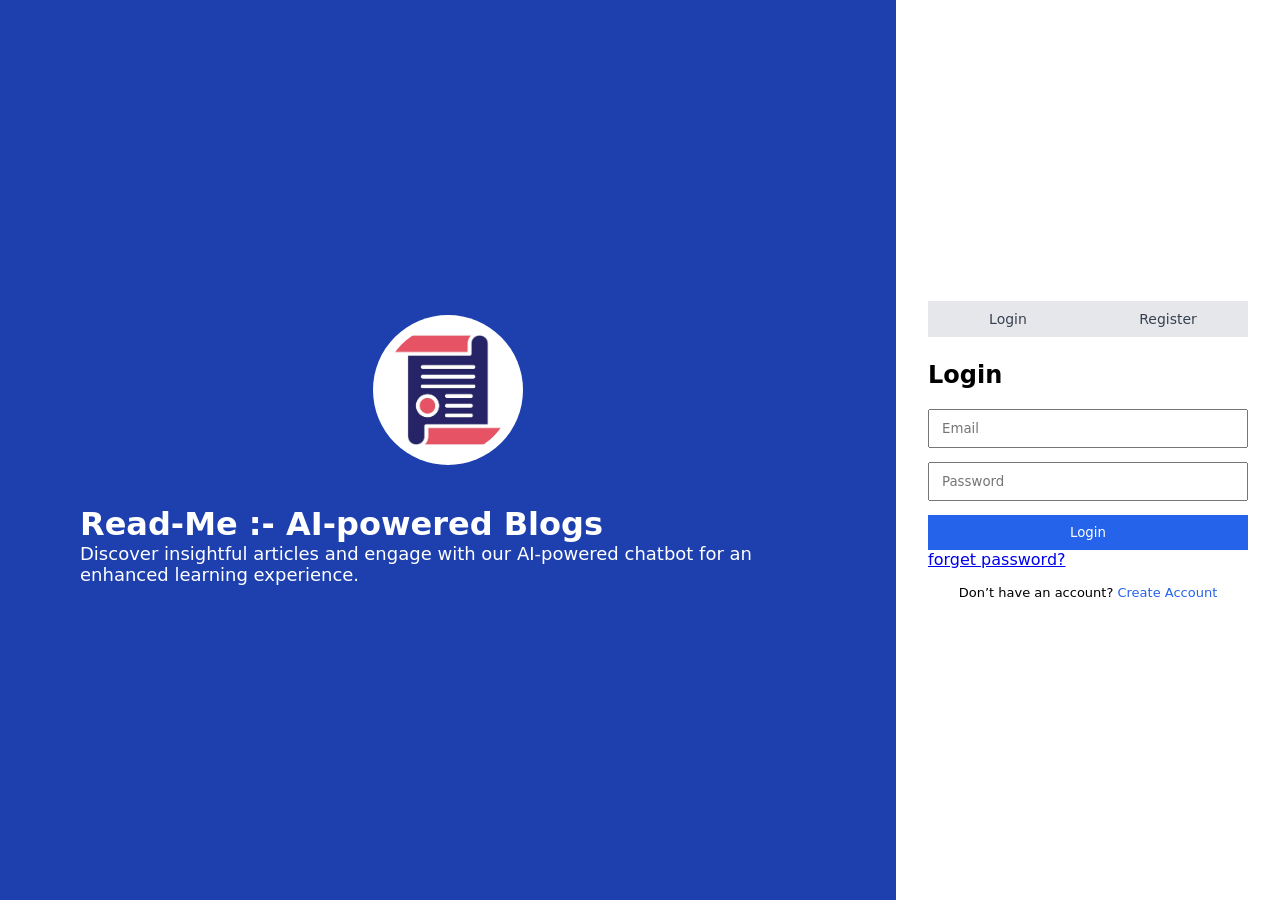
==== 02_html_css/index.html @ efc74eef "sql queries added" ====
<!DOCTYPE html>
<html lang="en">
<head>
  <meta charset="UTF-8" />
  <title>Auth Page</title>
  <link rel="stylesheet" href="styles.css" />
</head>
<body>

<div class="container">

  <div class="left">
    <div class="brand">
      <div class="logo-outerdiv">
        <img src="/public/articlenew.jpg" class="logo"></img>
      </div>
      <h1>Read-Me :- AI-powered Blogs</h1>
      <p>
        Discover insightful articles and engage with our AI-powered chatbot for an enhanced learning experience.
      </p>
    </div>
  </div>

  
  <div class="right">
    <div class="auth-card">

      <input class="radiobuttons" type="radio" name="auth" id="login-toggle" checked>
      <input class="radiobuttons" type="radio" name="auth" id="register-toggle">

      <div class="toggle">
        <label for="login-toggle" class="tab">Login</label>
        <label for="register-toggle" class="tab">Register</label>
      </div>

      <form class="form login-form" action="#login">
        <h2>Login</h2>

        <input type="email" placeholder="Email" required />
        <input type="password" placeholder="Password" required />

        <button class="submit" type="submit">Login</button>
        <a class="" href="#forget">
          forget password?
        </a>
        <p class="switch">
          Don’t have an account?
          <label for="register-toggle">Create Account</label>
        </p>
      </form>

      <form class="form register-form" action="#register">
        <h2>Register</h2>

        <input type="text" placeholder="Full Name" required />
        <input type="email" placeholder="Email" required />
        <input type="password" placeholder="Password" required />

        <button class="submit" type="submit">Register</button>
        <p class="switch">
          Already have an account?
          <label for="login-toggle">Login</label>
        </p>
      </form>

    </div>
  </div>

</div>

</body>
</html>
---- 02_html_css/styles.css ----
* {
  margin: 0;
  padding: 0;
  box-sizing: border-box;
  font-family: system-ui, sans-serif;
}

body {
  height: 100vh;
  background: #f4f6f8;
}

.container {
  display: flex;
  height: 100%;
}

.left {
  width: 70%;
  background: #1e40af;
  color: white;
  display: flex;
  align-items: center;
  padding: 80px;
}



.logo {
  height: 150px;
  width: 150px;
  border-radius: 100%;
  background: white;
  color: #1e40af;
  display: flex;
  align-items: center;
  justify-content: center;
  font-weight: bold;
  margin-bottom: 40px;
  padding: 10px;
}
.logo-outerdiv{
    display: flex;
  align-items: center;
  justify-content: center;
}
.brand p {
  font-size: 18px;
 
}

.right {
  width: 30%;
  background: white;
  display: flex;
  align-items: center;
  justify-content: center;
}

.auth-card {
  width: 100%;
  max-width: 320px;
}

.radiobuttons {
  display: none;
}

.toggle {
  display: flex;
  background: #e5e7eb;
  margin-bottom: 24px;
}

.tab {
  flex: 1;
  padding: 10px;
  text-align: center;
  font-size: 14px;
  cursor: pointer;
  color: #374151;
}



.form {
  display: none;
}

#login-toggle:checked ~ .login-form {
  display: block;
}

#register-toggle:checked ~ .register-form {
  display: block;
}

.form h2 {
  margin-bottom: 20px;
}

.form input {
  width: 100%;
  padding: 10px 12px;
  margin-bottom: 14px;
}


.submit {
  width: 100%;
  padding: 10px;
  background: #2563eb;
  border: none;
  color: white;
}


.switch {
  margin-top: 16px;
  font-size: 13px;
  text-align: center;
}

.switch label {
  color: #2563eb;
  cursor: pointer;
}
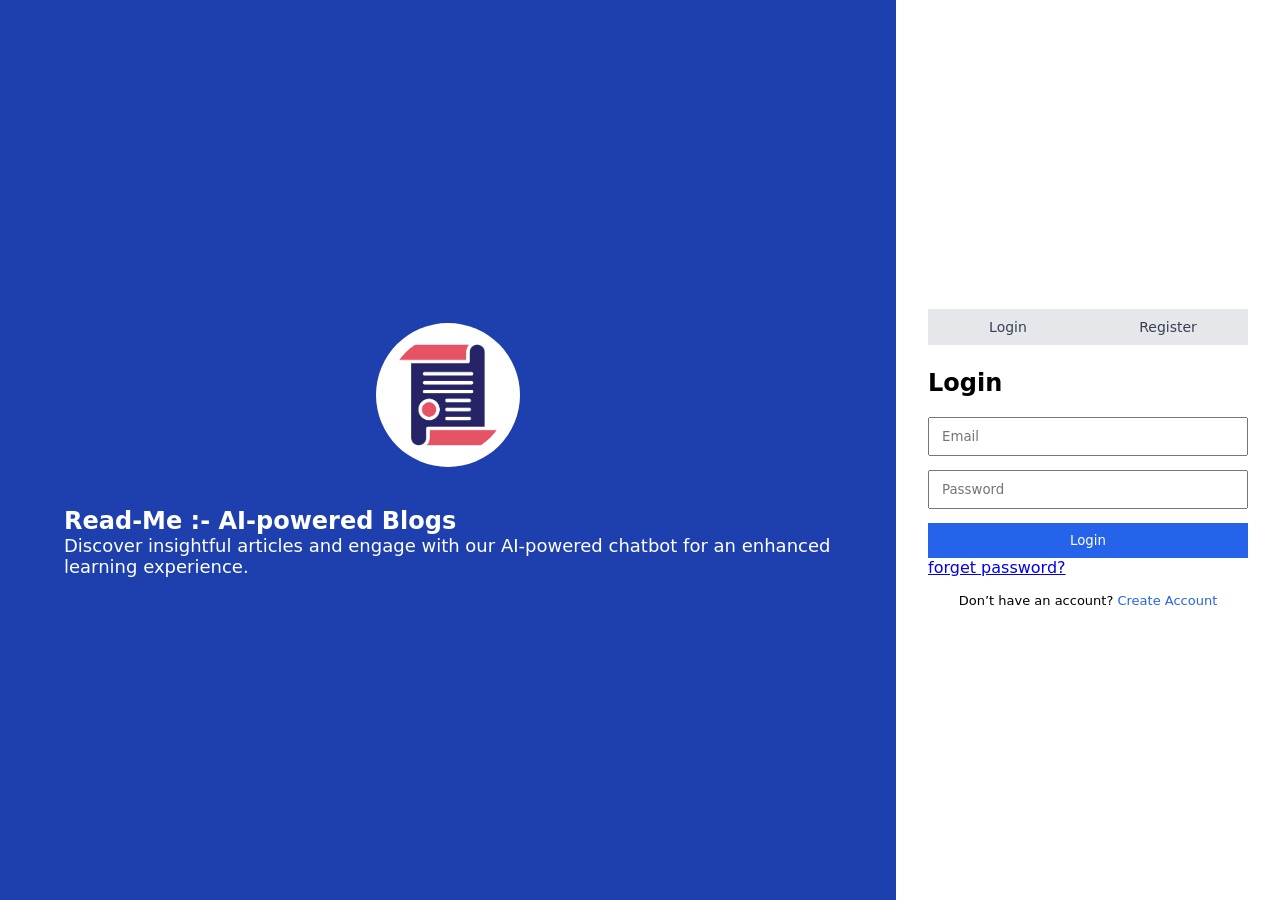
==== commit 23216d5c: "added  sql js exercism taks" ====
--- a/02_html_css/index.html
+++ b/02_html_css/index.html
@@ -9,20 +9,20 @@
 
 <div class="container">
 
-  <div class="left">
+  <section class="left">
     <div class="brand">
       <div class="logo-outerdiv">
-        <img src="/public/articlenew.jpg" class="logo"></img>
+        <img src="./public/articlenew.jpg" class="logo"></img>
       </div>
       <h1>Read-Me :- AI-powered Blogs</h1>
       <p>
         Discover insightful articles and engage with our AI-powered chatbot for an enhanced learning experience.
       </p>
     </div>
-  </div>
+  </section>
 
   
-  <div class="right">
+  <section class="right">
     <div class="auth-card">
 
       <input class="radiobuttons" type="radio" name="auth" id="login-toggle" checked>
@@ -64,9 +64,9 @@
       </form>
 
     </div>
-  </div>
+  </section>
 
 </div>
 
 </body>
-</html>
+</html>
--- a/02_html_css/styles.css
+++ b/02_html_css/styles.css
@@ -7,59 +7,65 @@
 
 body {
   height: 100vh;
-  background: #f4f6f8;
+  width: 100vw;
+  overflow: hidden;
 }
 
 .container {
   display: flex;
-  height: 100%;
+  height: 100vh;
+  width: 100vw;
 }
 
 .left {
-  width: 70%;
+  width: 70vw;
+  min-width: 70vw;
+  height: 100vh;
   background: #1e40af;
   color: white;
   display: flex;
   align-items: center;
-  padding: 80px;
+  padding: 5vw;
 }
 
-
+.right {
+  width: 30vw;
+  min-width: 30vw;
+  height: 100vh;
+  background: white;
+  display: flex;
+  align-items: center;
+  justify-content: center;
+}
 
 .logo {
-  height: 150px;
-  width: 150px;
-  border-radius: 100%;
+  height: 9rem;
+  width: 9rem;
+  border-radius: 50%;
   background: white;
   color: #1e40af;
   display: flex;
   align-items: center;
   justify-content: center;
   font-weight: bold;
-  margin-bottom: 40px;
-  padding: 10px;
-}
-.logo-outerdiv{
-    display: flex;
-  align-items: center;
-  justify-content: center;
-}
-.brand p {
-  font-size: 18px;
- 
+  margin-bottom: 2.5rem;
+  padding: 0.75rem;
 }
 
-.right {
-  width: 30%;
-  background: white;
+.logo-outerdiv {
   display: flex;
   align-items: center;
   justify-content: center;
 }
 
+.brand p {
+  font-size: 1.125rem;
+}
+
 .auth-card {
+  margin-top: 1rem;
   width: 100%;
-  max-width: 320px;
+  max-width: 20rem;
 }
 
 .radiobuttons {
@@ -69,19 +75,17 @@
 .toggle {
   display: flex;
   background: #e5e7eb;
-  margin-bottom: 24px;
+  margin-bottom: 1.5rem;
 }
 
 .tab {
   flex: 1;
-  padding: 10px;
+  padding: 0.625rem;
   text-align: center;
-  font-size: 14px;
+  font-size: 0.875rem;
   cursor: pointer;
   color: #374151;
 }
-
-
 
 .form {
   display: none;
@@ -96,28 +100,26 @@
 }
 
 .form h2 {
-  margin-bottom: 20px;
+  margin-bottom: 1.25rem;
 }
 
 .form input {
   width: 100%;
-  padding: 10px 12px;
-  margin-bottom: 14px;
+  padding: 0.625rem 0.75rem;
+  margin-bottom: 0.875rem;
 }
-
 
 .submit {
   width: 100%;
-  padding: 10px;
+  padding: 0.625rem;
   background: #2563eb;
   border: none;
   color: white;
 }
 
-
 .switch {
-  margin-top: 16px;
-  font-size: 13px;
+  margin-top: 1rem;
+  font-size: 0.8125rem;
   text-align: center;
 }
 
@@ -125,3 +127,20 @@
   color: #2563eb;
   cursor: pointer;
 }
+
+@media (max-width: 48em) {
+  .container {
+    flex-direction: column;
+  }
+
+  .left,
+  .right {
+    width: 100vw;
+    min-width: 100vw;
+    height: auto;
+  }
+
+  .left {
+    padding: 4vw;
+  }
+}
